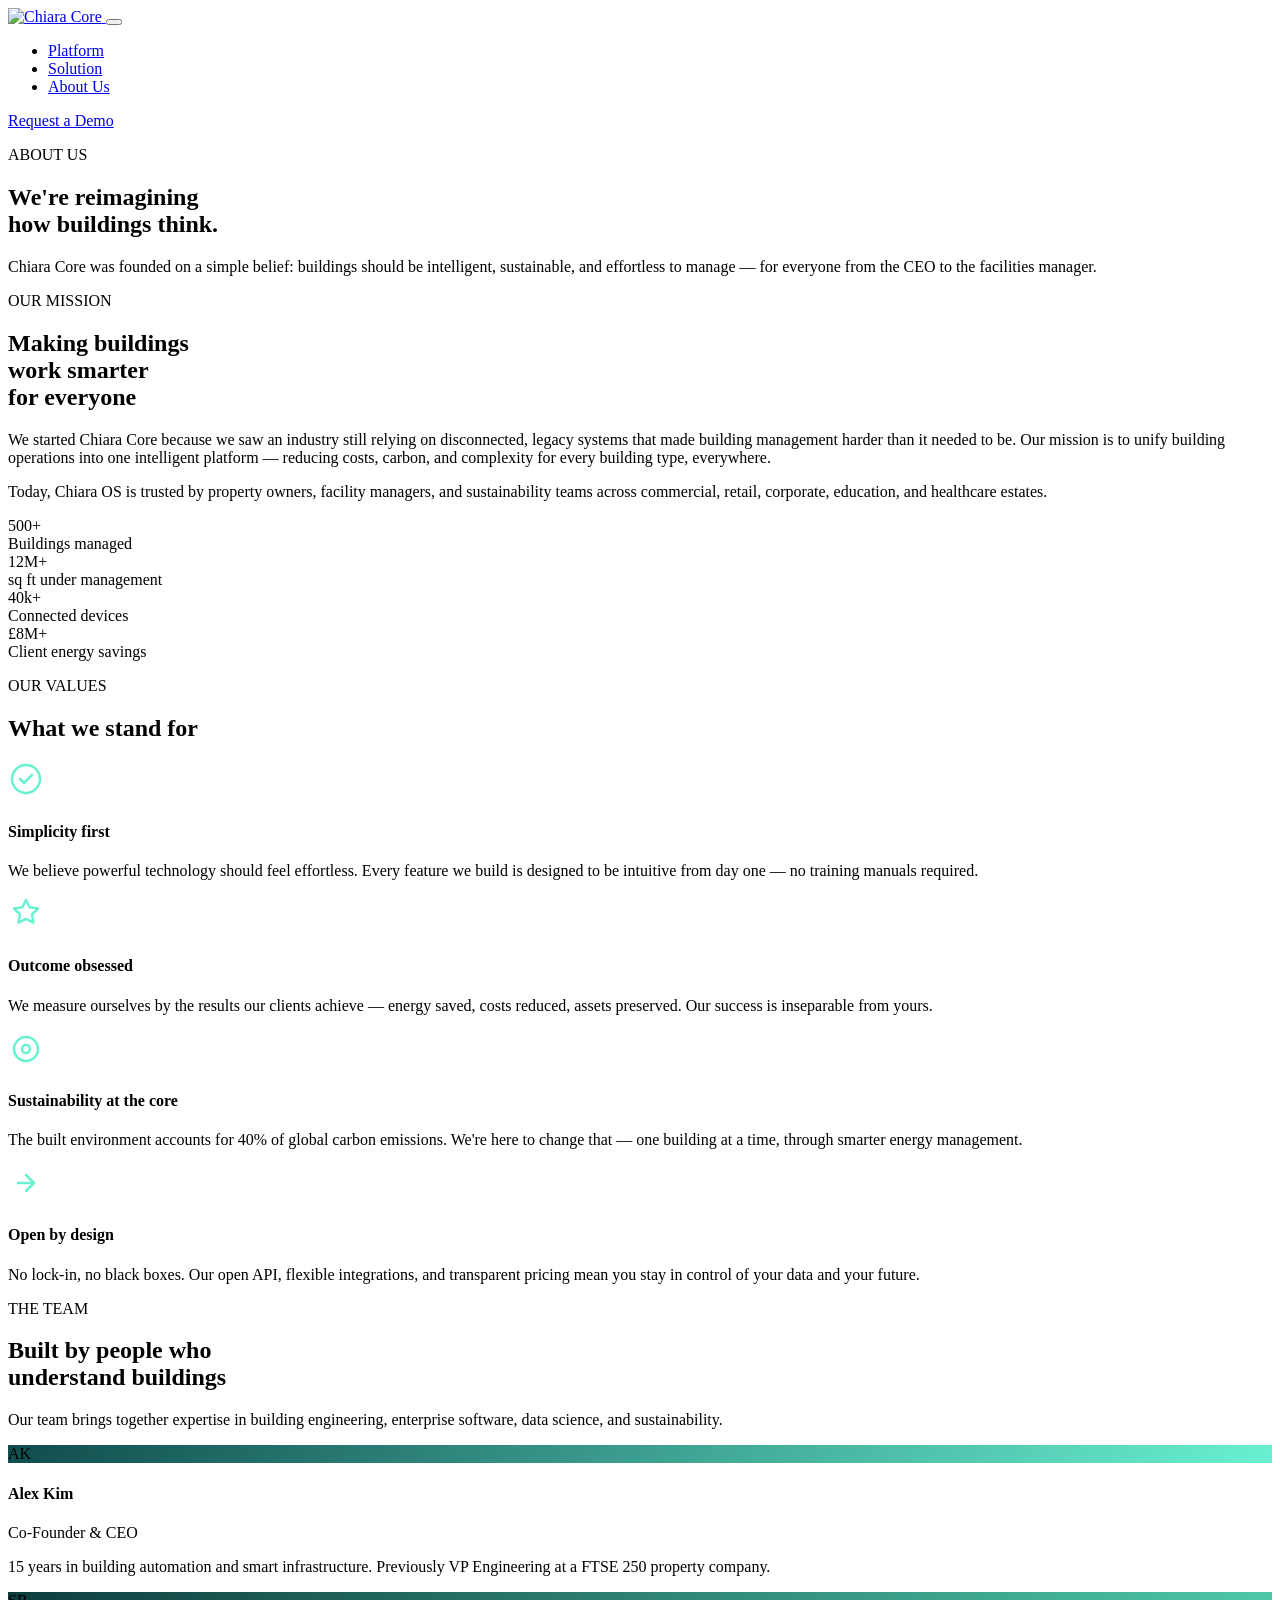
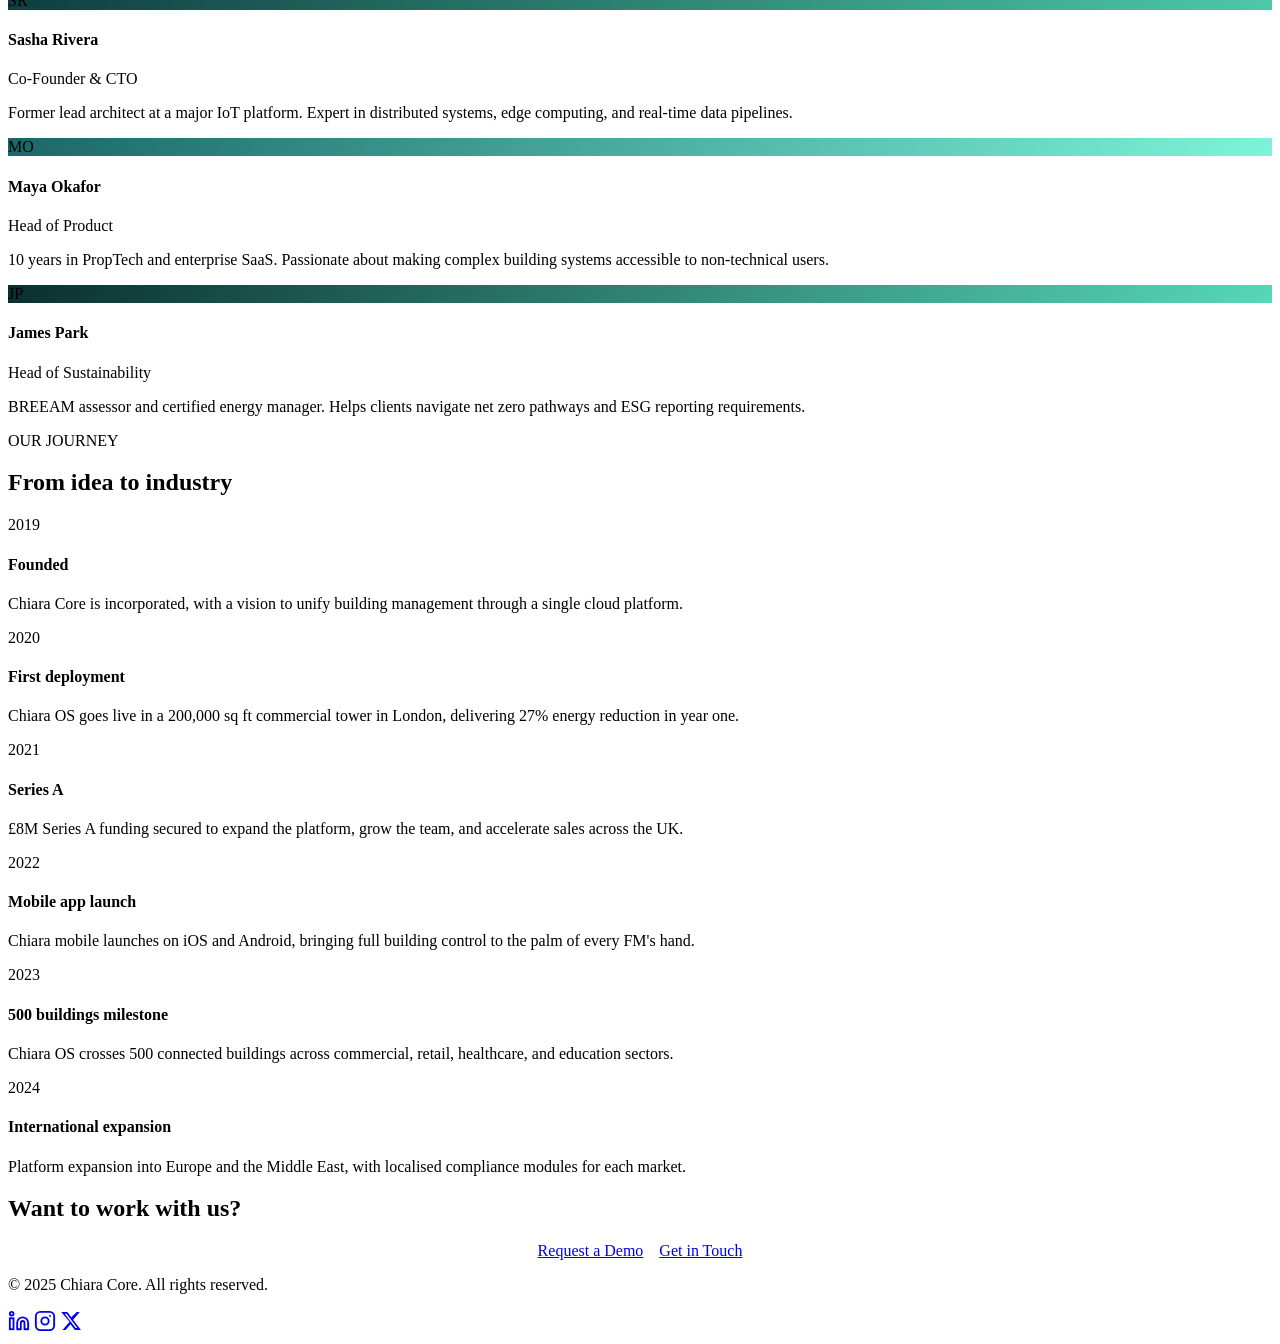
==== about.html @ 194420dc "chore: add about.html" ====
<!DOCTYPE html>
<html lang="en">
<head>
  <meta charset="UTF-8" />
  <meta name="viewport" content="width=device-width, initial-scale=1.0" />
  <title>About Us – Chiara Core</title>
  <meta name="description" content="Learn about Chiara Core — the team behind the intelligent operating system for smart buildings." />
  <link rel="preconnect" href="https://fonts.googleapis.com" />
  <link rel="preconnect" href="https://fonts.gstatic.com" crossorigin />
  <link href="https://fonts.googleapis.com/css2?family=Outfit:wght@300;400;500;600;700&display=swap" rel="stylesheet" />
  <link rel="stylesheet" href="style.css" />
  <link rel="stylesheet" href="pages.css" />
</head>
<body>

  <!-- NAV -->
  <nav class="nav">
    <div class="nav__inner">
      <a href="index.html" class="nav__logo">
        <img src="https://www.figma.com/api/mcp/asset/de174a65-889f-44bf-9cbb-f3940ed01ad6" alt="Chiara Core" />
      </a>
      <button class="nav__hamburger" aria-label="Open menu" aria-expanded="false">
        <span></span><span></span><span></span>
      </button>
      <ul class="nav__links">
        <li><a href="platform.html">Platform</a></li>
        <li><a href="solution.html">Solution</a></li>
        <li><a href="about.html" class="active">About Us</a></li>
      </ul>
      <a href="index.html#demo" class="btn btn--teal btn--sm nav__cta">Request a Demo</a>
    </div>
  </nav>

  <!-- PAGE HERO -->
  <section class="page-hero page-hero--dark">
    <div class="page-hero__bg"></div>
    <div class="container page-hero__inner page-hero__inner--centered">
      <p class="page-hero__eyebrow">ABOUT US</p>
      <h1 class="page-hero__title page-hero__title--center">
        We're reimagining<br />
        <span class="text-teal">how buildings think.</span>
      </h1>
      <p class="page-hero__sub page-hero__sub--center">
        Chiara Core was founded on a simple belief: buildings should be intelligent, sustainable, and effortless to manage — for everyone from the CEO to the facilities manager.
      </p>
    </div>
    <div class="page-hero__deco page-hero__deco--both"></div>
  </section>

  <!-- MISSION -->
  <section class="mission">
    <div class="container mission__inner">
      <div class="mission__text">
        <p class="section-eyebrow" style="text-align:left;">OUR MISSION</p>
        <h2>Making buildings<br />work smarter<br /><span class="text-teal">for everyone</span></h2>
        <p>We started Chiara Core because we saw an industry still relying on disconnected, legacy systems that made building management harder than it needed to be. Our mission is to unify building operations into one intelligent platform — reducing costs, carbon, and complexity for every building type, everywhere.</p>
        <p>Today, Chiara OS is trusted by property owners, facility managers, and sustainability teams across commercial, retail, corporate, education, and healthcare estates.</p>
      </div>
      <div class="mission__visual">
        <div class="mission__stat-cards">
          <div class="mission__stat">
            <div class="mission__stat-num text-teal">500+</div>
            <div class="mission__stat-label">Buildings managed</div>
          </div>
          <div class="mission__stat">
            <div class="mission__stat-num text-teal">12M+</div>
            <div class="mission__stat-label">sq ft under management</div>
          </div>
          <div class="mission__stat">
            <div class="mission__stat-num text-teal">40k+</div>
            <div class="mission__stat-label">Connected devices</div>
          </div>
          <div class="mission__stat">
            <div class="mission__stat-num text-teal">£8M+</div>
            <div class="mission__stat-label">Client energy savings</div>
          </div>
        </div>
      </div>
    </div>
  </section>

  <!-- VALUES -->
  <section class="values">
    <div class="container">
      <p class="section-eyebrow">OUR VALUES</p>
      <h2 class="section-title">What we stand for</h2>
      <div class="values-grid">
        <div class="value-card">
          <div class="value-card__icon">
            <svg width="36" height="36" viewBox="0 0 36 36" fill="none"><circle cx="18" cy="18" r="14" stroke="#69f1d1" stroke-width="2.5"/><path d="M12 18l4 4 8-8" stroke="#69f1d1" stroke-width="2.5" stroke-linecap="round" stroke-linejoin="round"/></svg>
          </div>
          <h4>Simplicity first</h4>
          <p>We believe powerful technology should feel effortless. Every feature we build is designed to be intuitive from day one — no training manuals required.</p>
        </div>
        <div class="value-card">
          <div class="value-card__icon">
            <svg width="36" height="36" viewBox="0 0 36 36" fill="none"><path d="M18 4l3.6 7.3L30 12.6l-6 5.8 1.4 8.2L18 22.8l-7.4 3.8 1.4-8.2-6-5.8 8.4-1.3z" stroke="#69f1d1" stroke-width="2.5" stroke-linejoin="round"/></svg>
          </div>
          <h4>Outcome obsessed</h4>
          <p>We measure ourselves by the results our clients achieve — energy saved, costs reduced, assets preserved. Our success is inseparable from yours.</p>
        </div>
        <div class="value-card">
          <div class="value-card__icon">
            <svg width="36" height="36" viewBox="0 0 36 36" fill="none"><path d="M18 6a12 12 0 1 0 0 24A12 12 0 0 0 18 6z" stroke="#69f1d1" stroke-width="2.5"/><path d="M14 18a4 4 0 1 0 8 0 4 4 0 0 0-8 0z" stroke="#69f1d1" stroke-width="2.5"/></svg>
          </div>
          <h4>Sustainability at the core</h4>
          <p>The built environment accounts for 40% of global carbon emissions. We're here to change that — one building at a time, through smarter energy management.</p>
        </div>
        <div class="value-card">
          <div class="value-card__icon">
            <svg width="36" height="36" viewBox="0 0 36 36" fill="none"><path d="M10 18h16M18 10l8 8-8 8" stroke="#69f1d1" stroke-width="2.5" stroke-linecap="round" stroke-linejoin="round"/></svg>
          </div>
          <h4>Open by design</h4>
          <p>No lock-in, no black boxes. Our open API, flexible integrations, and transparent pricing mean you stay in control of your data and your future.</p>
        </div>
      </div>
    </div>
  </section>

  <!-- TEAM -->
  <section class="team">
    <div class="container">
      <p class="section-eyebrow">THE TEAM</p>
      <h2 class="section-title">Built by people who<br />understand buildings</h2>
      <p class="section-sub">Our team brings together expertise in building engineering, enterprise software, data science, and sustainability.</p>

      <div class="team-grid">
        <div class="team-card">
          <div class="team-card__avatar" style="background: linear-gradient(135deg, #104c4d 0%, #69f1d1 100%);">
            <span>AK</span>
          </div>
          <h4>Alex Kim</h4>
          <p class="team-card__role">Co-Founder &amp; CEO</p>
          <p class="team-card__bio">15 years in building automation and smart infrastructure. Previously VP Engineering at a FTSE 250 property company.</p>
        </div>
        <div class="team-card">
          <div class="team-card__avatar" style="background: linear-gradient(135deg, #0e3c3d 0%, #4dc9a8 100%);">
            <span>SR</span>
          </div>
          <h4>Sasha Rivera</h4>
          <p class="team-card__role">Co-Founder &amp; CTO</p>
          <p class="team-card__bio">Former lead architect at a major IoT platform. Expert in distributed systems, edge computing, and real-time data pipelines.</p>
        </div>
        <div class="team-card">
          <div class="team-card__avatar" style="background: linear-gradient(135deg, #1a6667 0%, #7df5da 100%);">
            <span>MO</span>
          </div>
          <h4>Maya Okafor</h4>
          <p class="team-card__role">Head of Product</p>
          <p class="team-card__bio">10 years in PropTech and enterprise SaaS. Passionate about making complex building systems accessible to non-technical users.</p>
        </div>
        <div class="team-card">
          <div class="team-card__avatar" style="background: linear-gradient(135deg, #0a2e2e 0%, #55d9b8 100%);">
            <span>JP</span>
          </div>
          <h4>James Park</h4>
          <p class="team-card__role">Head of Sustainability</p>
          <p class="team-card__bio">BREEAM assessor and certified energy manager. Helps clients navigate net zero pathways and ESG reporting requirements.</p>
        </div>
      </div>
    </div>
  </section>

  <!-- TIMELINE -->
  <section class="timeline-section">
    <div class="container">
      <p class="section-eyebrow">OUR JOURNEY</p>
      <h2 class="section-title text-white">From idea to industry</h2>
      <div class="timeline">
        <div class="timeline-item">
          <div class="timeline-year">2019</div>
          <div class="timeline-content">
            <h4>Founded</h4>
            <p>Chiara Core is incorporated, with a vision to unify building management through a single cloud platform.</p>
          </div>
        </div>
        <div class="timeline-item">
          <div class="timeline-year">2020</div>
          <div class="timeline-content">
            <h4>First deployment</h4>
            <p>Chiara OS goes live in a 200,000 sq ft commercial tower in London, delivering 27% energy reduction in year one.</p>
          </div>
        </div>
        <div class="timeline-item">
          <div class="timeline-year">2021</div>
          <div class="timeline-content">
            <h4>Series A</h4>
            <p>£8M Series A funding secured to expand the platform, grow the team, and accelerate sales across the UK.</p>
          </div>
        </div>
        <div class="timeline-item">
          <div class="timeline-year">2022</div>
          <div class="timeline-content">
            <h4>Mobile app launch</h4>
            <p>Chiara mobile launches on iOS and Android, bringing full building control to the palm of every FM's hand.</p>
          </div>
        </div>
        <div class="timeline-item">
          <div class="timeline-year">2023</div>
          <div class="timeline-content">
            <h4>500 buildings milestone</h4>
            <p>Chiara OS crosses 500 connected buildings across commercial, retail, healthcare, and education sectors.</p>
          </div>
        </div>
        <div class="timeline-item">
          <div class="timeline-year">2024</div>
          <div class="timeline-content">
            <h4>International expansion</h4>
            <p>Platform expansion into Europe and the Middle East, with localised compliance modules for each market.</p>
          </div>
        </div>
      </div>
    </div>
  </section>

  <!-- CTA STRIP -->
  <section class="cta-strip">
    <div class="container cta-strip__inner">
      <h2>Want to work with us?</h2>
      <div style="display:flex;gap:16px;flex-wrap:wrap;justify-content:center;">
        <a href="index.html#demo" class="btn btn--teal">Request a Demo</a>
        <a href="/cdn-cgi/l/email-protection#18707d747477587b7071796a797b776a7d367b7775" class="btn btn--white">Get in Touch</a>
      </div>
    </div>
  </section>

  <!-- FOOTER -->
  <footer class="footer">
    <div class="container footer__inner">
      <p class="footer__copy">&copy; 2025 Chiara Core. All rights reserved.</p>
      <div class="footer__socials">
        <a href="#" aria-label="LinkedIn" class="footer__social"><svg width="22" height="22" viewBox="0 0 24 24" fill="none"><path d="M16 8a6 6 0 0 1 6 6v7h-4v-7a2 2 0 0 0-2-2 2 2 0 0 0-2 2v7h-4v-7a6 6 0 0 1 6-6z" stroke="currentColor" stroke-width="2" stroke-linecap="round" stroke-linejoin="round"/><rect x="2" y="9" width="4" height="12" stroke="currentColor" stroke-width="2"/><circle cx="4" cy="4" r="2" stroke="currentColor" stroke-width="2"/></svg></a>
        <a href="#" aria-label="Instagram" class="footer__social"><svg width="22" height="22" viewBox="0 0 24 24" fill="none"><rect x="2" y="2" width="20" height="20" rx="5" stroke="currentColor" stroke-width="2"/><circle cx="12" cy="12" r="4" stroke="currentColor" stroke-width="2"/><circle cx="17.5" cy="6.5" r="1" fill="currentColor"/></svg></a>
        <a href="#" aria-label="X" class="footer__social"><svg width="22" height="22" viewBox="0 0 24 24" fill="currentColor"><path d="M18.244 2.25h3.308l-7.227 8.26 8.502 11.24H16.17l-4.714-6.231-5.401 6.231H2.747l7.73-8.835L1.254 2.25H8.08l4.264 5.634L18.244 2.25zm-1.161 17.52h1.833L7.084 4.126H5.117L17.083 19.77z"/></svg></a>
      </div>
    </div>
  </footer>

  <scri
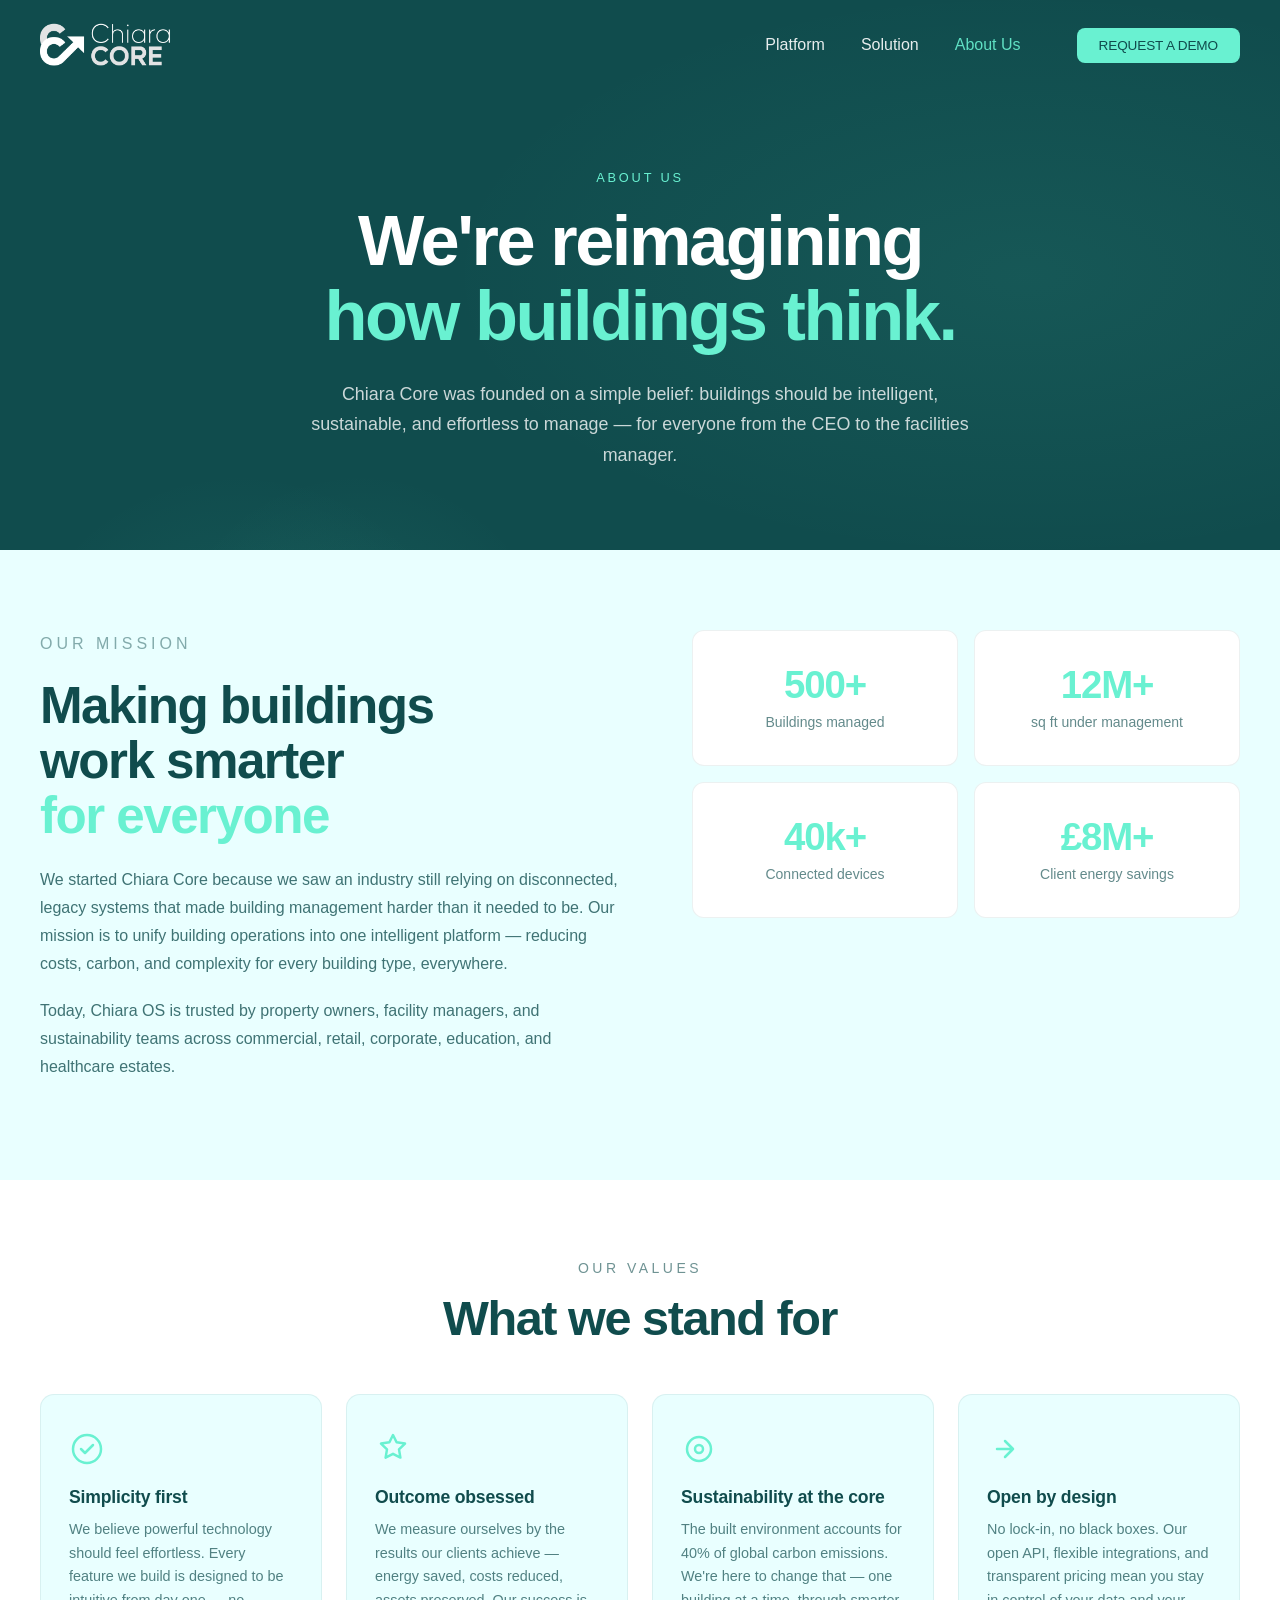
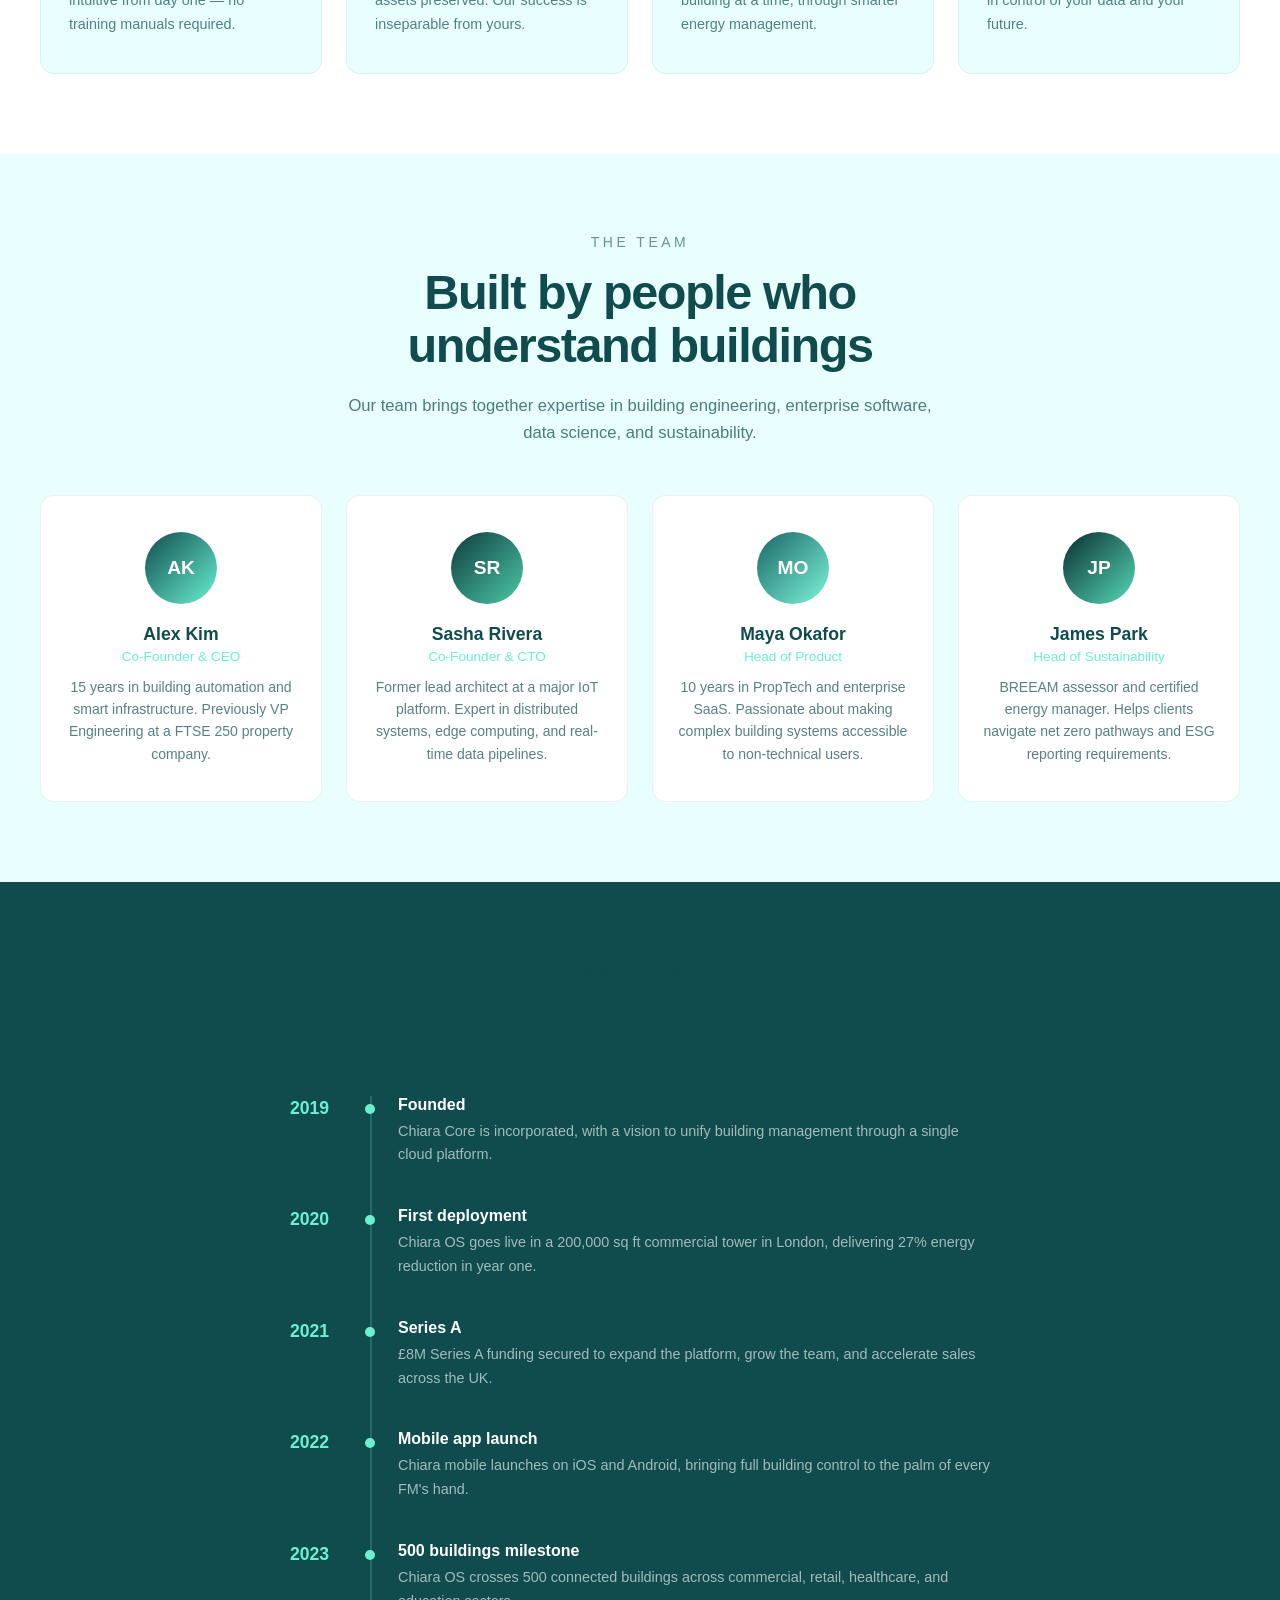
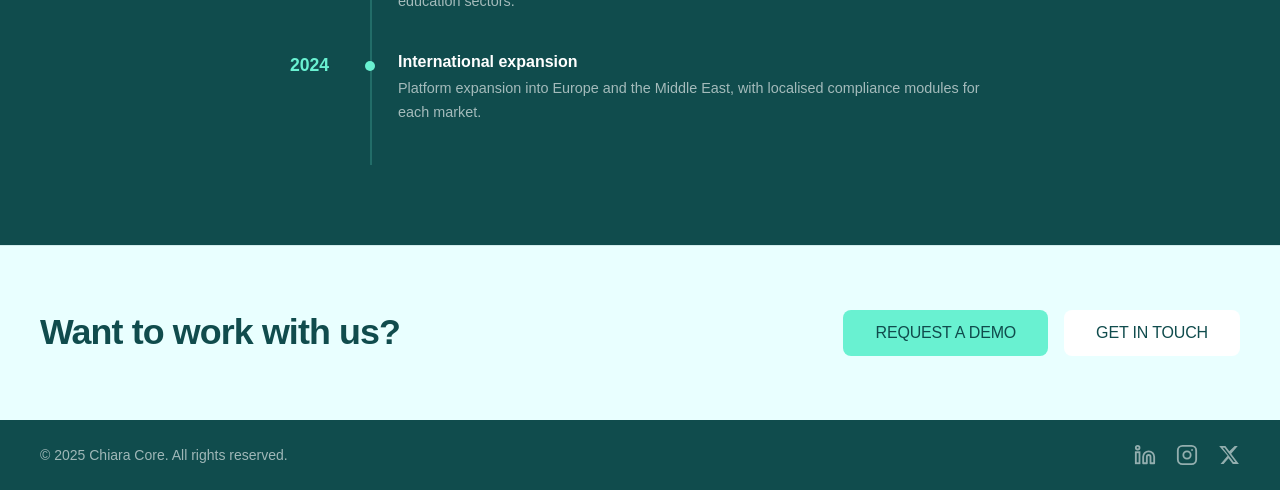
==== commit 8e3f9248: "fix: repair HTML truncation and wire up local assets - Closed truncated index.html and about.html (b" ====
--- a/about.html
+++ b/about.html
@@ -17,7 +17,7 @@
   <nav class="nav">
     <div class="nav__inner">
       <a href="index.html" class="nav__logo">
-        <img src="https://www.figma.com/api/mcp/asset/de174a65-889f-44bf-9cbb-f3940ed01ad6" alt="Chiara Core" />
+        <img src="/assets/logo.png" alt="Chiara Core" />
       </a>
       <button class="nav__hamburger" aria-label="Open menu" aria-expanded="false">
         <span></span><span></span><span></span>
@@ -236,4 +236,6 @@
     </div>
   </footer>
 
-  <scri+  <script src="main.js"></script>
+</body>
+</html>
--- a/style.css
+++ b/style.css
@@ -0,0 +1,677 @@
+/* ═══════════════════════════════════════════════════════════════
+   CHIARA CORE — Main Stylesheet
+   Colors: Dark teal #104c4d | Teal accent #69f1d1 | Cream #e9ffff
+   Fonts: Outfit (Google Fonts)
+═══════════════════════════════════════════════════════════════ */
+
+/* ─── RESET & BASE ─────────────────────────────────────────── */
+*, *::before, *::after { box-sizing: border-box; margin: 0; padding: 0; }
+
+:root {
+  --dark:   #104c4d;
+  --teal:   #69f1d1;
+  --teal2:  #69f0d1;
+  --cream:  #e9ffff;
+  --white:  #ffffff;
+  --black:  #000000;
+  --font:   'Outfit', sans-serif;
+  --radius: 8px;
+  --max-w:  1280px;
+  --nav-h:  90px;
+}
+
+html { scroll-behavior: smooth; }
+
+body {
+  font-family: var(--font);
+  background: var(--cream);
+  color: var(--dark);
+  overflow-x: hidden;
+  -webkit-font-smoothing: antialiased;
+}
+
+img { display: block; max-width: 100%; height: auto; }
+a  { text-decoration: none; color: inherit; }
+ul { list-style: none; }
+button { cursor: pointer; font-family: var(--font); border: none; background: none; }
+
+/* ─── UTILITY ────────────────────────────────────────────────── */
+.container {
+  width: 100%;
+  max-width: var(--max-w);
+  margin: 0 auto;
+  padding: 0 40px;
+}
+
+.text-teal  { color: var(--teal); }
+.text-white { color: var(--white); }
+.text-dark  { color: var(--dark); }
+
+.section-eyebrow {
+  text-align: center;
+  letter-spacing: 0.25em;
+  text-transform: uppercase;
+  font-size: 0.875rem;
+  font-weight: 400;
+  color: var(--dark);
+  opacity: 0.6;
+  margin-bottom: 1rem;
+}
+
+/* ─── BUTTONS ────────────────────────────────────────────────── */
+.btn {
+  display: inline-flex;
+  align-items: center;
+  justify-content: center;
+  padding: 14px 32px;
+  border-radius: var(--radius);
+  font-size: 1rem;
+  font-weight: 500;
+  letter-spacing: -0.01em;
+  text-transform: uppercase;
+  transition: transform 0.18s ease, box-shadow 0.18s ease, opacity 0.18s ease;
+  white-space: nowrap;
+}
+.btn:hover  { transform: translateY(-2px); box-shadow: 0 8px 24px rgba(0,0,0,0.18); }
+.btn:active { transform: translateY(0);    box-shadow: none; }
+
+.btn--teal  { background: var(--teal);  color: var(--dark); }
+.btn--white { background: var(--white); color: var(--dark); }
+.btn--dark  { background: var(--dark);  color: var(--white); }
+.btn--sm    { padding: 10px 22px; font-size: 0.85rem; }
+
+/* ─── NAV ────────────────────────────────────────────────────── */
+.nav {
+  position: fixed;
+  top: 0; left: 0; right: 0;
+  z-index: 100;
+  transition: background 0.3s ease, box-shadow 0.3s ease;
+}
+.nav.scrolled {
+  background: rgba(16,76,77,0.97);
+  backdrop-filter: blur(12px);
+  box-shadow: 0 2px 20px rgba(0,0,0,0.3);
+}
+.nav__inner {
+  max-width: var(--max-w);
+  margin: 0 auto;
+  padding: 0 40px;
+  height: var(--nav-h);
+  display: flex;
+  align-items: center;
+  gap: 40px;
+}
+.nav__logo { flex-shrink: 0; }
+.nav__logo img { height: 52px; width: auto; }
+
+.nav__links {
+  display: flex;
+  gap: 36px;
+  margin-left: auto;
+}
+.nav__links a {
+  color: var(--white);
+  font-size: 1rem;
+  font-weight: 400;
+  opacity: 0.9;
+  transition: opacity 0.2s;
+}
+.nav__links a:hover { opacity: 1; }
+
+.nav__cta { margin-left: 16px; }
+
+.nav__hamburger {
+  display: none;
+  flex-direction: column;
+  gap: 5px;
+  margin-left: auto;
+  padding: 6px;
+}
+.nav__hamburger span {
+  display: block;
+  width: 24px; height: 2px;
+  background: var(--white);
+  border-radius: 2px;
+  transition: transform 0.3s ease, opacity 0.3s ease;
+}
+.nav__hamburger.open span:nth-child(1) { transform: translateY(7px) rotate(45deg); }
+.nav__hamburger.open span:nth-child(2) { opacity: 0; }
+.nav__hamburger.open span:nth-child(3) { transform: translateY(-7px) rotate(-45deg); }
+
+/* ─── HERO ────────────────────────────────────────────────────── */
+.hero {
+  position: relative;
+  background: var(--dark);
+  min-height: 100vh;
+  display: flex;
+  align-items: center;
+  overflow: hidden;
+  padding-top: var(--nav-h);
+}
+.hero__bg {
+  position: absolute;
+  inset: 0;
+  background: radial-gradient(ellipse 80% 60% at 70% 40%, rgba(105,241,209,0.08) 0%, transparent 70%);
+  pointer-events: none;
+}
+
+.hero__content {
+  position: relative;
+  z-index: 2;
+  max-width: var(--max-w);
+  margin: 0 auto;
+  padding: 80px 40px 100px;
+  width: 100%;
+}
+.hero__headline {
+  font-size: clamp(2.6rem, 5.5vw, 5.5rem);
+  font-weight: 700;
+  line-height: 1.08;
+  letter-spacing: -0.035em;
+  color: var(--white);
+  margin-bottom: 2rem;
+  max-width: 820px;
+}
+.hero__sub {
+  font-size: clamp(1rem, 1.5vw, 1.35rem);
+  font-weight: 300;
+  line-height: 1.65;
+  color: rgba(255,255,255,0.82);
+  max-width: 700px;
+  margin-bottom: 2.5rem;
+}
+.hero__ctas {
+  display: flex;
+  flex-wrap: wrap;
+  gap: 16px;
+}
+
+.hero__image {
+  position: absolute;
+  right: 0; top: 0; bottom: 0;
+  width: 46%;
+  pointer-events: none;
+  overflow: hidden;
+}
+.hero__image img {
+  width: 100%;
+  height: 100%;
+  object-fit: cover;
+  object-position: left center;
+  mix-blend-mode: screen;
+  opacity: 0.9;
+}
+
+.hero__ellipse-left {
+  position: absolute;
+  left: -80px; top: 52%;
+  width: 400px; height: 400px;
+  border-radius: 50%;
+  background: radial-gradient(circle, rgba(105,241,209,0.18) 0%, transparent 70%);
+  pointer-events: none;
+}
+.hero__ellipse-right {
+  position: absolute;
+  right: 5%; top: 30%;
+  width: 500px; height: 500px;
+  border-radius: 50%;
+  background: radial-gradient(circle, rgba(105,241,209,0.10) 0%, transparent 70%);
+  pointer-events: none;
+}
+
+/* ─── DASHBOARD SHOT ─────────────────────────────────────────── */
+.dashboard-shot {
+  background: var(--cream);
+  padding: 0 0 60px;
+}
+.dashboard-shot__frame {
+  max-width: 1100px;
+  margin: -60px auto 0;
+  border-radius: 32px;
+  overflow: hidden;
+  box-shadow: -5px 37px 77px 6px rgba(0,0,0,0.28);
+}
+.dashboard-shot__frame img { width: 100%; border-radius: 32px; }
+
+/* ─── STATS ──────────────────────────────────────────────────── */
+.stats {
+  background: var(--cream);
+  padding: 90px 0 80px;
+  text-align: center;
+}
+.stats__headline {
+  font-size: clamp(2.2rem, 4.5vw, 4.8rem);
+  font-weight: 700;
+  line-height: 1.1;
+  letter-spacing: -0.035em;
+  margin-bottom: 1.2rem;
+}
+.stats__sub {
+  font-size: clamp(1rem, 1.4vw, 1.3rem);
+  font-weight: 300;
+  color: var(--dark);
+  opacity: 0.75;
+  margin-bottom: 2rem;
+}
+.stats .btn { margin-bottom: 60px; }
+
+.stats__grid {
+  display: grid;
+  grid-template-columns: repeat(2, 1fr);
+  gap: 0;
+  max-width: 900px;
+  margin: 0 auto;
+  border: 1.5px solid rgba(16,76,77,0.18);
+  border-radius: 16px;
+  overflow: hidden;
+}
+.stats__item {
+  padding: 48px 32px;
+  display: flex;
+  flex-direction: column;
+  align-items: center;
+  gap: 8px;
+  border: 1px solid rgba(16,76,77,0.12);
+  background: rgba(255,255,255,0.45);
+  transition: background 0.25s;
+}
+.stats__item:hover { background: rgba(105,241,209,0.12); }
+
+.stats__label-small {
+  font-size: 1.1rem;
+  font-weight: 300;
+  color: var(--dark);
+  opacity: 0.65;
+  text-align: center;
+}
+.stats__number {
+  font-size: clamp(3.5rem, 7vw, 7rem);
+  font-weight: 700;
+  line-height: 1;
+  color: var(--dark);
+  letter-spacing: -0.04em;
+}
+.stats__number--mixed { display: flex; align-items: baseline; gap: 12px; }
+.stats__number--years { font-size: 0.55em; font-weight: 700; }
+.stats__label {
+  font-size: 1.1rem;
+  font-weight: 300;
+  color: var(--dark);
+  opacity: 0.8;
+  text-align: center;
+}
+
+/* ─── VALUE PROP ─────────────────────────────────────────────── */
+.value-prop {
+  position: relative;
+  background: var(--dark);
+  overflow: hidden;
+  padding: 100px 0 0;
+}
+.value-prop__bg {
+  position: absolute;
+  inset: 0;
+  background: radial-gradient(ellipse 100% 80% at 0% 50%, rgba(105,241,209,0.06) 0%, transparent 60%);
+  pointer-events: none;
+}
+.value-prop__inner {
+  position: relative;
+  z-index: 2;
+  display: flex;
+  justify-content: space-between;
+  align-items: flex-start;
+  gap: 60px;
+  flex-wrap: wrap;
+  padding-bottom: 60px;
+}
+.value-prop__text {
+  flex: 1 1 500px;
+}
+.value-prop__text h2 {
+  font-size: clamp(2.2rem, 4.5vw, 4.8rem);
+  font-weight: 700;
+  line-height: 1.05;
+  letter-spacing: -0.035em;
+  margin-bottom: 1.8rem;
+}
+.value-prop__text p {
+  font-size: clamp(1rem, 1.3vw, 1.25rem);
+  font-weight: 300;
+  line-height: 1.7;
+  color: rgba(255,255,255,0.82);
+  max-width: 480px;
+}
+.value-prop__actions {
+  flex: 0 0 auto;
+  display: flex;
+  flex-direction: column;
+  gap: 16px;
+  justify-content: center;
+  padding-top: 10px;
+}
+.value-prop__btn { min-width: 260px; }
+
+.value-prop__image {
+  margin-top: 40px;
+  border-radius: 24px 24px 0 0;
+  overflow: hidden;
+}
+.value-prop__image img {
+  width: 100%;
+  border-radius: 24px 24px 0 0;
+  display: block;
+}
+
+/* ─── SOLUTION ───────────────────────────────────────────────── */
+.solution {
+  background: var(--cream);
+  padding: 80px 0 48px;
+  text-align: center;
+}
+.solution__headline {
+  font-size: clamp(2rem, 3.5vw, 3.8rem);
+  font-weight: 700;
+  line-height: 1.1;
+  letter-spacing: -0.03em;
+  margin-bottom: 48px;
+  color: var(--dark);
+}
+.solution__tabs {
+  display: flex;
+  flex-wrap: wrap;
+  justify-content: center;
+  gap: 16px;
+}
+.solution__tab {
+  padding: 16px 28px;
+  border-radius: 10px;
+  font-size: clamp(0.85rem, 1.1vw, 1.05rem);
+  font-weight: 500;
+  background: var(--dark);
+  color: var(--white);
+  transition: all 0.2s ease;
+}
+.solution__tab:hover { opacity: 0.85; }
+.solution__tab--active { background: var(--dark); color: var(--white); }
+.solution__tab--teal { background: var(--teal); color: var(--dark); }
+
+/* ─── PRODUCTS ───────────────────────────────────────────────── */
+.products {
+  background: var(--cream);
+  padding-top: 24px;
+  padding-bottom: 80px;
+}
+
+.product-tabs {
+  display: flex;
+  flex-wrap: wrap;
+  gap: 0;
+  max-width: var(--max-w);
+  margin: 0 auto;
+  padding: 0 40px;
+}
+.product-tab {
+  font-size: clamp(0.8rem, 1vw, 0.95rem);
+  font-weight: 400;
+  color: var(--dark);
+  padding: 10px 20px;
+  border-bottom: 3px solid transparent;
+  transition: color 0.2s, border-color 0.2s;
+  white-space: nowrap;
+  text-transform: capitalize;
+}
+.product-tab:hover { color: var(--dark); border-color: rgba(105,241,209,0.5); }
+.product-tab--active { color: var(--dark); border-color: var(--teal); font-weight: 500; }
+
+.product-tabs__underline {
+  height: 1.5px;
+  background: rgba(16,76,77,0.15);
+  max-width: calc(var(--max-w) - 80px);
+  margin: 0 auto 0;
+}
+
+/* Product panels */
+.product-panel { display: none; }
+.product-panel--active { display: block; }
+
+.product-panel__inner {
+  display: flex;
+  align-items: center;
+  gap: 60px;
+  padding-top: 56px;
+  flex-wrap: wrap;
+}
+.product-panel__text {
+  flex: 1 1 420px;
+}
+.product-panel__text h2 {
+  font-size: clamp(2.2rem, 4vw, 4.5rem);
+  font-weight: 700;
+  line-height: 1.1;
+  letter-spacing: -0.03em;
+  color: var(--white);
+  margin-bottom: 1.2rem;
+}
+.product-panel__text p {
+  font-size: clamp(1rem, 1.3vw, 1.2rem);
+  font-weight: 300;
+  line-height: 1.65;
+  color: rgba(255,255,255,0.82);
+  max-width: 560px;
+}
+.product-panel__image {
+  flex: 1 1 400px;
+}
+.product-panel__image img {
+  border-radius: 16px;
+  width: 100%;
+  box-shadow: 0 20px 60px rgba(0,0,0,0.35);
+}
+
+/* Dark panel background */
+.product-panel {
+  background: var(--dark);
+}
+
+/* ─── MOBILE APP ─────────────────────────────────────────────── */
+.mobile-app {
+  background: var(--white);
+  padding: 80px 0;
+}
+.mobile-app__inner {
+  display: flex;
+  align-items: center;
+  gap: 60px;
+  flex-wrap: wrap;
+}
+.mobile-app__text {
+  flex: 1 1 420px;
+  text-align: center;
+}
+.mobile-app__text h2 {
+  font-size: clamp(2rem, 3.5vw, 3.6rem);
+  font-weight: 700;
+  line-height: 1.1;
+  letter-spacing: -0.03em;
+  color: var(--dark);
+  margin-bottom: 1.2rem;
+}
+.mobile-app__text p {
+  font-size: clamp(1rem, 1.2vw, 1.2rem);
+  font-weight: 300;
+  line-height: 1.65;
+  color: var(--dark);
+  opacity: 0.8;
+  max-width: 600px;
+  margin: 0 auto 2rem;
+}
+.mobile-app__store-btns {
+  display: flex;
+  justify-content: center;
+  gap: 20px;
+  flex-wrap: wrap;
+}
+.store-btn img {
+  height: 52px;
+  width: auto;
+  border-radius: 8px;
+  transition: transform 0.18s ease;
+}
+.store-btn:hover img { transform: translateY(-3px); }
+
+.mobile-app__image {
+  flex: 1 1 400px;
+}
+.mobile-app__image img {
+  width: 100%;
+  border-radius: 16px;
+}
+
+/* ─── CTA ────────────────────────────────────────────────────── */
+.cta {
+  background: var(--white);
+  padding: 80px 0 100px;
+}
+.cta__inner {
+  display: flex;
+  align-items: center;
+  gap: 60px;
+  flex-wrap: wrap;
+}
+.cta__text {
+  flex: 1 1 400px;
+}
+.cta__text h2 {
+  font-size: clamp(2.2rem, 4vw, 4.5rem);
+  font-weight: 700;
+  line-height: 1.1;
+  letter-spacing: -0.03em;
+  color: var(--dark);
+  margin-bottom: 2rem;
+}
+.cta__image {
+  flex: 1 1 380px;
+}
+.cta__image img {
+  width: 100%;
+  border-radius: 16px;
+}
+
+/* ─── FOOTER ─────────────────────────────────────────────────── */
+.footer {
+  background: var(--dark);
+  padding: 24px 0;
+}
+.footer__inner {
+  display: flex;
+  align-items: center;
+  justify-content: space-between;
+  flex-wrap: wrap;
+  gap: 16px;
+}
+.footer__copy {
+  font-size: 0.875rem;
+  color: rgba(255,255,255,0.6);
+  font-weight: 300;
+}
+.footer__socials {
+  display: flex;
+  gap: 20px;
+  align-items: center;
+}
+.footer__social {
+  color: rgba(255,255,255,0.55);
+  transition: color 0.2s;
+  display: flex;
+  align-items: center;
+}
+.footer__social:hover { color: var(--teal); }
+
+/* ─── ANIMATIONS ─────────────────────────────────────────────── */
+@keyframes fadeUp {
+  from { opacity: 0; transform: translateY(30px); }
+  to   { opacity: 1; transform: translateY(0); }
+}
+.animate-in {
+  animation: fadeUp 0.65s cubic-bezier(0.22, 1, 0.36, 1) both;
+}
+.delay-1 { animation-delay: 0.1s; }
+.delay-2 { animation-delay: 0.22s; }
+.delay-3 { animation-delay: 0.36s; }
+
+/* ─── RESPONSIVE ─────────────────────────────────────────────── */
+@media (max-width: 1024px) {
+  .hero__image { width: 40%; opacity: 0.5; }
+  .value-prop__inner { flex-direction: column; gap: 40px; }
+  .value-prop__actions { flex-direction: row; }
+}
+
+@media (max-width: 768px) {
+  :root { --nav-h: 70px; }
+  .container { padding: 0 20px; }
+
+  /* Nav mobile */
+  .nav__links, .nav__cta {
+    display: none;
+    flex-direction: column;
+    position: absolute;
+    top: var(--nav-h);
+    left: 0; right: 0;
+    background: var(--dark);
+    padding: 24px 20px;
+    gap: 16px;
+  }
+  .nav__links.open, .nav__cta.open {
+    display: flex;
+  }
+  .nav__hamburger { display: flex; }
+  .nav__inner { position: relative; }
+  .nav.open .nav__links { display: flex; }
+  .nav.open .nav__cta { display: flex; width: fit-content; }
+
+  /* Mobile menu layout */
+  .nav__links { z-index: 99; }
+  .nav__cta { display: none; z-index: 99; margin-left: 20px; }
+  .nav.open .nav__cta { display: inline-flex; }
+
+  /* Hero */
+  .hero { min-height: auto; padding-top: var(--nav-h); }
+  .hero__image { display: none; }
+  .hero__content { padding: 60px 20px 70px; }
+  .hero__headline { font-size: 2.4rem; }
+  .hero__sub { font-size: 1rem; }
+
+  /* Stats */
+  .stats__grid { grid-template-columns: 1fr; max-width: 400px; }
+
+  /* Products */
+  .product-tabs { gap: 4px; overflow-x: auto; flex-wrap: nowrap; padding-bottom: 4px; }
+  .product-tab { font-size: 0.78rem; padding: 8px 14px; white-space: nowrap; }
+  .product-panel__inner { flex-direction: column; gap: 40px; }
+  .product-panel__inner.container { padding-top: 40px; }
+
+  /* Value prop */
+  .value-prop__actions { flex-direction: column; width: 100%; }
+  .value-prop__btn { min-width: unset; width: 100%; }
+
+  /* CTA */
+  .cta__inner { flex-direction: column; gap: 40px; }
+
+  /* Mobile app */
+  .mobile-app__inner { flex-direction: column; }
+
+  /* Footer */
+  .footer__inner { justify-content: center; text-align: center; }
+
+  /* Dashboard */
+  .dashboard-shot__frame { margin-top: -20px; border-radius: 16px; }
+}
+
+@media (max-width: 480px) {
+  .hero__headline { font-size: 1.9rem; }
+  .hero__ctas { flex-direction: column; }
+  .hero__ctas .btn { width: 100%; text-align: center; }
+  .stats__number { font-size: 4rem; }
+  .solution__tabs { gap: 10px; }
+  .solution__tab { padding: 12px 18px; font-size: 0.85rem; }
+}
--- a/pages.css
+++ b/pages.css
@@ -0,0 +1,710 @@
+/* ═══════════════════════════════════════════════════════════════
+   CHIARA CORE — Pages Stylesheet (platform, solution, about)
+═══════════════════════════════════════════════════════════════ */
+
+/* ─── NAV ACTIVE LINK ───────────────────────────────────────── */
+.nav__links a.active {
+  color: var(--teal);
+  font-weight: 500;
+}
+
+/* ─── PAGE HERO ──────────────────────────────────────────────── */
+.page-hero {
+  position: relative;
+  padding: calc(var(--nav-h) + 80px) 0 80px;
+  overflow: hidden;
+}
+.page-hero--dark { background: var(--dark); }
+
+.page-hero__bg {
+  position: absolute;
+  inset: 0;
+  background: radial-gradient(ellipse 70% 80% at 80% 50%, rgba(105,241,209,0.07) 0%, transparent 65%);
+  pointer-events: none;
+}
+
+.page-hero__inner {
+  position: relative;
+  z-index: 2;
+  max-width: 780px;
+}
+.page-hero__inner--centered {
+  max-width: var(--max-w);
+  text-align: center;
+  margin: 0 auto;
+}
+
+.page-hero__eyebrow {
+  font-size: 0.8rem;
+  letter-spacing: 0.22em;
+  text-transform: uppercase;
+  color: var(--teal);
+  margin-bottom: 1.2rem;
+  font-weight: 500;
+}
+.page-hero__title {
+  font-size: clamp(2.8rem, 5.5vw, 5.2rem);
+  font-weight: 700;
+  line-height: 1.06;
+  letter-spacing: -0.035em;
+  color: var(--white);
+  margin-bottom: 1.6rem;
+}
+.page-hero__title--center { text-align: center; }
+.page-hero__sub {
+  font-size: clamp(1rem, 1.4vw, 1.25rem);
+  font-weight: 300;
+  line-height: 1.7;
+  color: rgba(255,255,255,0.78);
+  max-width: 680px;
+}
+.page-hero__sub--center {
+  margin: 0 auto;
+  text-align: center;
+}
+
+.page-hero__deco {
+  position: absolute;
+  width: 480px; height: 480px;
+  border-radius: 50%;
+  background: radial-gradient(circle, rgba(105,241,209,0.09) 0%, transparent 70%);
+  pointer-events: none;
+}
+.page-hero__deco--right  { right: -100px; top: 10%; }
+.page-hero__deco--left   { left: -100px;  bottom: 10%; }
+.page-hero__deco--both::before,
+.page-hero__deco--both::after {
+  content: '';
+  position: absolute;
+  width: 400px; height: 400px;
+  border-radius: 50%;
+  background: radial-gradient(circle, rgba(105,241,209,0.08) 0%, transparent 70%);
+}
+.page-hero__deco--both::before { right: -80px; top: 0; }
+.page-hero__deco--both::after  { left: -80px;  bottom: 0; }
+
+/* ─── SHARED SECTION TITLES ──────────────────────────────────── */
+.section-title {
+  font-size: clamp(2rem, 3.8vw, 3.5rem);
+  font-weight: 700;
+  line-height: 1.1;
+  letter-spacing: -0.03em;
+  color: var(--dark);
+  margin-bottom: 1.2rem;
+  text-align: center;
+}
+.section-sub {
+  font-size: clamp(1rem, 1.3vw, 1.2rem);
+  font-weight: 300;
+  line-height: 1.65;
+  color: var(--dark);
+  opacity: 0.72;
+  max-width: 620px;
+  margin: 0 auto 3rem;
+  text-align: center;
+}
+
+/* ─── BUTTONS (pages extras) ─────────────────────────────────── */
+.btn--outline {
+  background: transparent;
+  color: var(--dark);
+  border: 2px solid rgba(16,76,77,0.35);
+  transition: border-color 0.2s, background 0.2s, color 0.2s;
+}
+.btn--outline:hover {
+  background: var(--dark);
+  color: var(--white);
+  border-color: var(--dark);
+}
+
+/* ─── PLATFORM PAGE ──────────────────────────────────────────── */
+.platform-grid {
+  background: var(--cream);
+  padding: 80px 0;
+}
+.platform-grid__items {
+  display: grid;
+  grid-template-columns: repeat(3, 1fr);
+  gap: 24px;
+}
+
+.platform-card {
+  background: var(--white);
+  border-radius: 16px;
+  padding: 40px 36px;
+  display: flex;
+  flex-direction: column;
+  gap: 16px;
+  border: 1.5px solid rgba(16,76,77,0.1);
+  transition: transform 0.22s ease, box-shadow 0.22s ease;
+}
+.platform-card:hover {
+  transform: translateY(-4px);
+  box-shadow: 0 20px 50px rgba(16,76,77,0.12);
+}
+.platform-card--featured {
+  background: var(--dark);
+  border-color: transparent;
+}
+.platform-card--featured h3,
+.platform-card--featured p,
+.platform-card--featured .platform-card__list li {
+  color: var(--white);
+}
+.platform-card--featured .platform-card__list li::before {
+  color: var(--teal);
+}
+
+.platform-card__icon { margin-bottom: 8px; }
+.platform-card h3 {
+  font-size: 1.5rem;
+  font-weight: 700;
+  letter-spacing: -0.02em;
+  color: var(--dark);
+}
+.platform-card p {
+  font-size: 0.975rem;
+  line-height: 1.65;
+  color: rgba(16,76,77,0.75);
+  flex-grow: 1;
+}
+.platform-card__list {
+  list-style: none;
+  display: flex;
+  flex-direction: column;
+  gap: 8px;
+  margin-top: 4px;
+}
+.platform-card__list li {
+  font-size: 0.9rem;
+  color: rgba(16,76,77,0.72);
+  padding-left: 20px;
+  position: relative;
+}
+.platform-card__list li::before {
+  content: '→';
+  position: absolute;
+  left: 0;
+  color: var(--teal);
+  font-size: 0.85rem;
+}
+.platform-card__cta { margin-top: 8px; align-self: flex-start; }
+.platform-card__stores {
+  display: flex;
+  gap: 12px;
+  flex-wrap: wrap;
+  margin-top: 8px;
+}
+.platform-card__stores .store-btn img { height: 40px; }
+
+/* How it works */
+.how-it-works {
+  background: var(--white);
+  padding: 80px 0;
+  text-align: center;
+}
+.hiw-steps {
+  display: flex;
+  align-items: flex-start;
+  justify-content: center;
+  gap: 0;
+  flex-wrap: wrap;
+  margin-top: 3rem;
+}
+.hiw-step {
+  flex: 1 1 180px;
+  max-width: 220px;
+  display: flex;
+  flex-direction: column;
+  align-items: center;
+  gap: 12px;
+  padding: 0 16px;
+}
+.hiw-step__num {
+  width: 56px; height: 56px;
+  border-radius: 50%;
+  background: var(--dark);
+  color: var(--teal);
+  display: flex;
+  align-items: center;
+  justify-content: center;
+  font-size: 1.1rem;
+  font-weight: 700;
+  flex-shrink: 0;
+}
+.hiw-step h4 {
+  font-size: 1.1rem;
+  font-weight: 700;
+  color: var(--dark);
+}
+.hiw-step p {
+  font-size: 0.9rem;
+  line-height: 1.6;
+  color: rgba(16,76,77,0.72);
+  text-align: center;
+}
+.hiw-arrow {
+  font-size: 1.8rem;
+  color: var(--teal);
+  padding-top: 14px;
+  align-self: flex-start;
+}
+
+/* API section */
+.api-section {
+  background: var(--dark);
+  padding: 80px 0;
+}
+.api-section__inner {
+  display: flex;
+  gap: 64px;
+  align-items: center;
+  flex-wrap: wrap;
+}
+.api-section__text {
+  flex: 1 1 380px;
+}
+.api-section__text h2 {
+  font-size: clamp(2rem, 3.5vw, 3.4rem);
+  font-weight: 700;
+  line-height: 1.1;
+  letter-spacing: -0.03em;
+  color: var(--white);
+  margin-bottom: 1.2rem;
+}
+.api-section__text p {
+  font-size: 1rem;
+  line-height: 1.7;
+  color: rgba(255,255,255,0.75);
+  margin-bottom: 2rem;
+}
+.api-section__ctas { display: flex; gap: 16px; flex-wrap: wrap; }
+
+.api-section__code { flex: 1 1 400px; }
+
+.code-block {
+  background: #0a2e2e;
+  border-radius: 12px;
+  overflow: hidden;
+  font-family: 'Courier New', Courier, monospace;
+  font-size: 0.85rem;
+  border: 1px solid rgba(105,241,209,0.15);
+}
+.code-block__bar {
+  background: rgba(255,255,255,0.05);
+  padding: 10px 16px;
+  display: flex;
+  align-items: center;
+  gap: 6px;
+  border-bottom: 1px solid rgba(105,241,209,0.1);
+}
+.code-block__dot {
+  width: 10px; height: 10px;
+  border-radius: 50%;
+  background: rgba(255,255,255,0.2);
+}
+.code-block__label {
+  margin-left: 8px;
+  font-size: 0.78rem;
+  color: rgba(255,255,255,0.45);
+  font-family: var(--font);
+}
+.code-block pre {
+  padding: 24px;
+  overflow-x: auto;
+  line-height: 1.8;
+}
+.code-block code { color: rgba(255,255,255,0.85); }
+.code-comment { color: #5d8a7a; }
+.code-keyword { color: #7fc6ee; }
+.code-string  { color: #a8d8a8; }
+
+/* CTA strip */
+.cta-strip {
+  background: var(--cream);
+  padding: 64px 0;
+  border-top: 1.5px solid rgba(16,76,77,0.1);
+}
+.cta-strip__inner {
+  display: flex;
+  align-items: center;
+  justify-content: space-between;
+  gap: 24px;
+  flex-wrap: wrap;
+}
+.cta-strip__inner h2 {
+  font-size: clamp(1.6rem, 2.8vw, 2.8rem);
+  font-weight: 700;
+  letter-spacing: -0.025em;
+  color: var(--dark);
+}
+
+/* ─── SOLUTION PAGE ──────────────────────────────────────────── */
+.sol-tabs-section {
+  background: var(--cream);
+  padding: 48px 0 0;
+  border-bottom: 1.5px solid rgba(16,76,77,0.12);
+}
+.sol-tabs {
+  display: flex;
+  flex-wrap: wrap;
+  gap: 8px;
+  padding-bottom: 0;
+}
+.sol-tab {
+  padding: 14px 24px;
+  border-radius: 8px 8px 0 0;
+  font-size: 0.95rem;
+  font-weight: 500;
+  color: rgba(16,76,77,0.6);
+  background: transparent;
+  border-bottom: 3px solid transparent;
+  transition: color 0.2s, border-color 0.2s, background 0.2s;
+}
+.sol-tab:hover { color: var(--dark); }
+.sol-tab--active {
+  color: var(--dark);
+  border-color: var(--teal);
+  background: rgba(105,241,209,0.06);
+  font-weight: 600;
+}
+
+.sol-panel { display: none; background: var(--cream); padding: 72px 0 80px; }
+.sol-panel--active { display: block; }
+
+.sol-panel__inner {
+  display: flex;
+  gap: 64px;
+  align-items: center;
+  flex-wrap: wrap;
+}
+.sol-panel__text { flex: 1 1 420px; }
+.sol-panel__text h2 {
+  font-size: clamp(2.2rem, 4vw, 4rem);
+  font-weight: 700;
+  line-height: 1.08;
+  letter-spacing: -0.03em;
+  color: var(--dark);
+  margin-bottom: 1rem;
+}
+.sol-panel__intro {
+  font-size: 1.1rem;
+  line-height: 1.65;
+  color: rgba(16,76,77,0.72);
+  margin-bottom: 2rem;
+}
+.sol-panel__benefits {
+  display: flex;
+  flex-direction: column;
+  gap: 24px;
+  margin-bottom: 2.5rem;
+}
+.sol-benefit {
+  display: flex;
+  gap: 20px;
+  align-items: flex-start;
+}
+.sol-benefit__icon {
+  width: 44px; height: 44px;
+  border-radius: 10px;
+  background: rgba(105,241,209,0.15);
+  display: flex;
+  align-items: center;
+  justify-content: center;
+  font-size: 1.2rem;
+  flex-shrink: 0;
+}
+.sol-benefit strong {
+  display: block;
+  font-size: 1rem;
+  font-weight: 600;
+  color: var(--dark);
+  margin-bottom: 4px;
+}
+.sol-benefit p {
+  font-size: 0.9rem;
+  line-height: 1.6;
+  color: rgba(16,76,77,0.7);
+  margin: 0;
+}
+
+.sol-panel__image { flex: 1 1 380px; }
+.sol-panel__image img {
+  width: 100%;
+  border-radius: 16px;
+  box-shadow: 0 20px 60px rgba(16,76,77,0.15);
+}
+
+/* Results stats */
+.results-stats {
+  background: var(--dark);
+  padding: 80px 0;
+  text-align: center;
+}
+.results-grid {
+  display: grid;
+  grid-template-columns: repeat(4, 1fr);
+  gap: 0;
+  max-width: 900px;
+  margin: 3rem auto 0;
+  border: 1.5px solid rgba(105,241,209,0.15);
+  border-radius: 16px;
+  overflow: hidden;
+}
+.result-item {
+  padding: 40px 24px;
+  border: 1px solid rgba(105,241,209,0.1);
+}
+.result-num {
+  font-size: clamp(2.4rem, 4vw, 3.8rem);
+  font-weight: 700;
+  color: var(--teal);
+  letter-spacing: -0.04em;
+  margin-bottom: 8px;
+}
+.result-label {
+  font-size: 0.875rem;
+  color: rgba(255,255,255,0.6);
+  font-weight: 300;
+}
+
+/* ─── ABOUT PAGE ─────────────────────────────────────────────── */
+.mission {
+  background: var(--cream);
+  padding: 80px 0;
+}
+.mission__inner {
+  display: flex;
+  gap: 64px;
+  align-items: flex-start;
+  flex-wrap: wrap;
+}
+.mission__text { flex: 1 1 420px; }
+.mission__text h2 {
+  font-size: clamp(2.2rem, 4vw, 4rem);
+  font-weight: 700;
+  line-height: 1.08;
+  letter-spacing: -0.03em;
+  color: var(--dark);
+  margin-bottom: 1.4rem;
+}
+.mission__text p {
+  font-size: 1rem;
+  line-height: 1.75;
+  color: rgba(16,76,77,0.78);
+  margin-bottom: 1.2rem;
+}
+
+.mission__visual { flex: 1 1 380px; }
+.mission__stat-cards {
+  display: grid;
+  grid-template-columns: 1fr 1fr;
+  gap: 16px;
+}
+.mission__stat {
+  background: var(--white);
+  border-radius: 12px;
+  padding: 32px 24px;
+  border: 1.5px solid rgba(16,76,77,0.08);
+  text-align: center;
+  transition: transform 0.2s, box-shadow 0.2s;
+}
+.mission__stat:hover {
+  transform: translateY(-3px);
+  box-shadow: 0 12px 32px rgba(16,76,77,0.1);
+}
+.mission__stat-num {
+  font-size: 2.4rem;
+  font-weight: 700;
+  letter-spacing: -0.03em;
+  margin-bottom: 6px;
+}
+.mission__stat-label {
+  font-size: 0.875rem;
+  color: rgba(16,76,77,0.65);
+  font-weight: 300;
+  line-height: 1.4;
+}
+
+/* Values */
+.values {
+  background: var(--white);
+  padding: 80px 0;
+  text-align: center;
+}
+.values-grid {
+  display: grid;
+  grid-template-columns: repeat(4, 1fr);
+  gap: 24px;
+  margin-top: 3rem;
+}
+.value-card {
+  background: var(--cream);
+  border-radius: 14px;
+  padding: 36px 28px;
+  text-align: left;
+  border: 1.5px solid rgba(16,76,77,0.08);
+  transition: transform 0.2s, box-shadow 0.2s;
+}
+.value-card:hover {
+  transform: translateY(-4px);
+  box-shadow: 0 16px 40px rgba(16,76,77,0.1);
+}
+.value-card__icon { margin-bottom: 16px; }
+.value-card h4 {
+  font-size: 1.1rem;
+  font-weight: 700;
+  color: var(--dark);
+  margin-bottom: 10px;
+  letter-spacing: -0.01em;
+}
+.value-card p {
+  font-size: 0.9rem;
+  line-height: 1.65;
+  color: rgba(16,76,77,0.7);
+}
+
+/* Team */
+.team {
+  background: var(--cream);
+  padding: 80px 0;
+  text-align: center;
+}
+.team-grid {
+  display: grid;
+  grid-template-columns: repeat(4, 1fr);
+  gap: 24px;
+  margin-top: 3rem;
+}
+.team-card {
+  background: var(--white);
+  border-radius: 14px;
+  padding: 36px 24px;
+  text-align: center;
+  border: 1.5px solid rgba(16,76,77,0.08);
+  transition: transform 0.2s, box-shadow 0.2s;
+}
+.team-card:hover {
+  transform: translateY(-4px);
+  box-shadow: 0 16px 40px rgba(16,76,77,0.1);
+}
+.team-card__avatar {
+  width: 72px; height: 72px;
+  border-radius: 50%;
+  display: flex;
+  align-items: center;
+  justify-content: center;
+  margin: 0 auto 20px;
+  font-size: 1.2rem;
+  font-weight: 700;
+  color: var(--white);
+}
+.team-card h4 {
+  font-size: 1.1rem;
+  font-weight: 700;
+  color: var(--dark);
+  margin-bottom: 4px;
+}
+.team-card__role {
+  font-size: 0.85rem;
+  color: var(--teal);
+  font-weight: 500;
+  margin-bottom: 12px;
+}
+.team-card__bio {
+  font-size: 0.875rem;
+  line-height: 1.6;
+  color: rgba(16,76,77,0.7);
+}
+
+/* Timeline */
+.timeline-section {
+  background: var(--dark);
+  padding: 80px 0;
+}
+.timeline {
+  display: flex;
+  flex-direction: column;
+  gap: 0;
+  max-width: 700px;
+  margin: 3rem auto 0;
+  position: relative;
+}
+.timeline::before {
+  content: '';
+  position: absolute;
+  left: 80px;
+  top: 0; bottom: 0;
+  width: 2px;
+  background: rgba(105,241,209,0.2);
+}
+.timeline-item {
+  display: flex;
+  gap: 32px;
+  align-items: flex-start;
+  padding: 0 0 40px;
+  position: relative;
+}
+.timeline-item::before {
+  content: '';
+  position: absolute;
+  left: 80px;
+  top: 8px;
+  width: 10px; height: 10px;
+  border-radius: 50%;
+  background: var(--teal);
+  transform: translateX(-50%);
+  z-index: 1;
+}
+.timeline-year {
+  font-size: 1.1rem;
+  font-weight: 700;
+  color: var(--teal);
+  width: 60px;
+  flex-shrink: 0;
+  padding-top: 2px;
+}
+.timeline-content { padding-left: 16px; }
+.timeline-content h4 {
+  font-size: 1rem;
+  font-weight: 700;
+  color: var(--white);
+  margin-bottom: 6px;
+}
+.timeline-content p {
+  font-size: 0.9rem;
+  line-height: 1.65;
+  color: rgba(255,255,255,0.62);
+}
+
+/* ─── RESPONSIVE ─────────────────────────────────────────────── */
+@media (max-width: 1100px) {
+  .platform-grid__items { grid-template-columns: repeat(2, 1fr); }
+  .values-grid { grid-template-columns: repeat(2, 1fr); }
+  .team-grid { grid-template-columns: repeat(2, 1fr); }
+  .results-grid { grid-template-columns: repeat(2, 1fr); }
+}
+
+@media (max-width: 768px) {
+  .page-hero { padding: calc(var(--nav-h) + 48px) 0 60px; }
+  .platform-grid__items { grid-template-columns: 1fr; }
+  .hiw-steps { flex-direction: column; align-items: center; gap: 16px; }
+  .hiw-arrow { transform: rotate(90deg); padding: 0; }
+  .api-section__inner { flex-direction: column; }
+  .cta-strip__inner { flex-direction: column; align-items: center; text-align: center; }
+  .sol-panel__inner { flex-direction: column; }
+  .sol-tabs { gap: 4px; overflow-x: auto; flex-wrap: nowrap; padding-bottom: 0; }
+  .sol-tab { font-size: 0.82rem; padding: 10px 16px; white-space: nowrap; }
+  .values-grid { grid-template-columns: 1fr; }
+  .team-grid { grid-template-columns: 1fr 1fr; }
+  .results-grid { grid-template-columns: repeat(2, 1fr); }
+  .mission__inner { flex-direction: column; }
+  .timeline::before { left: 56px; }
+  .timeline-item::before { left: 56px; }
+}
+
+@media (max-width: 480px) {
+  .team-grid { grid-template-columns: 1fr; }
+  .results-grid { grid-template-columns: 1fr 1fr; }
+  .mission__stat-cards { grid-template-columns: 1fr; }
+}
